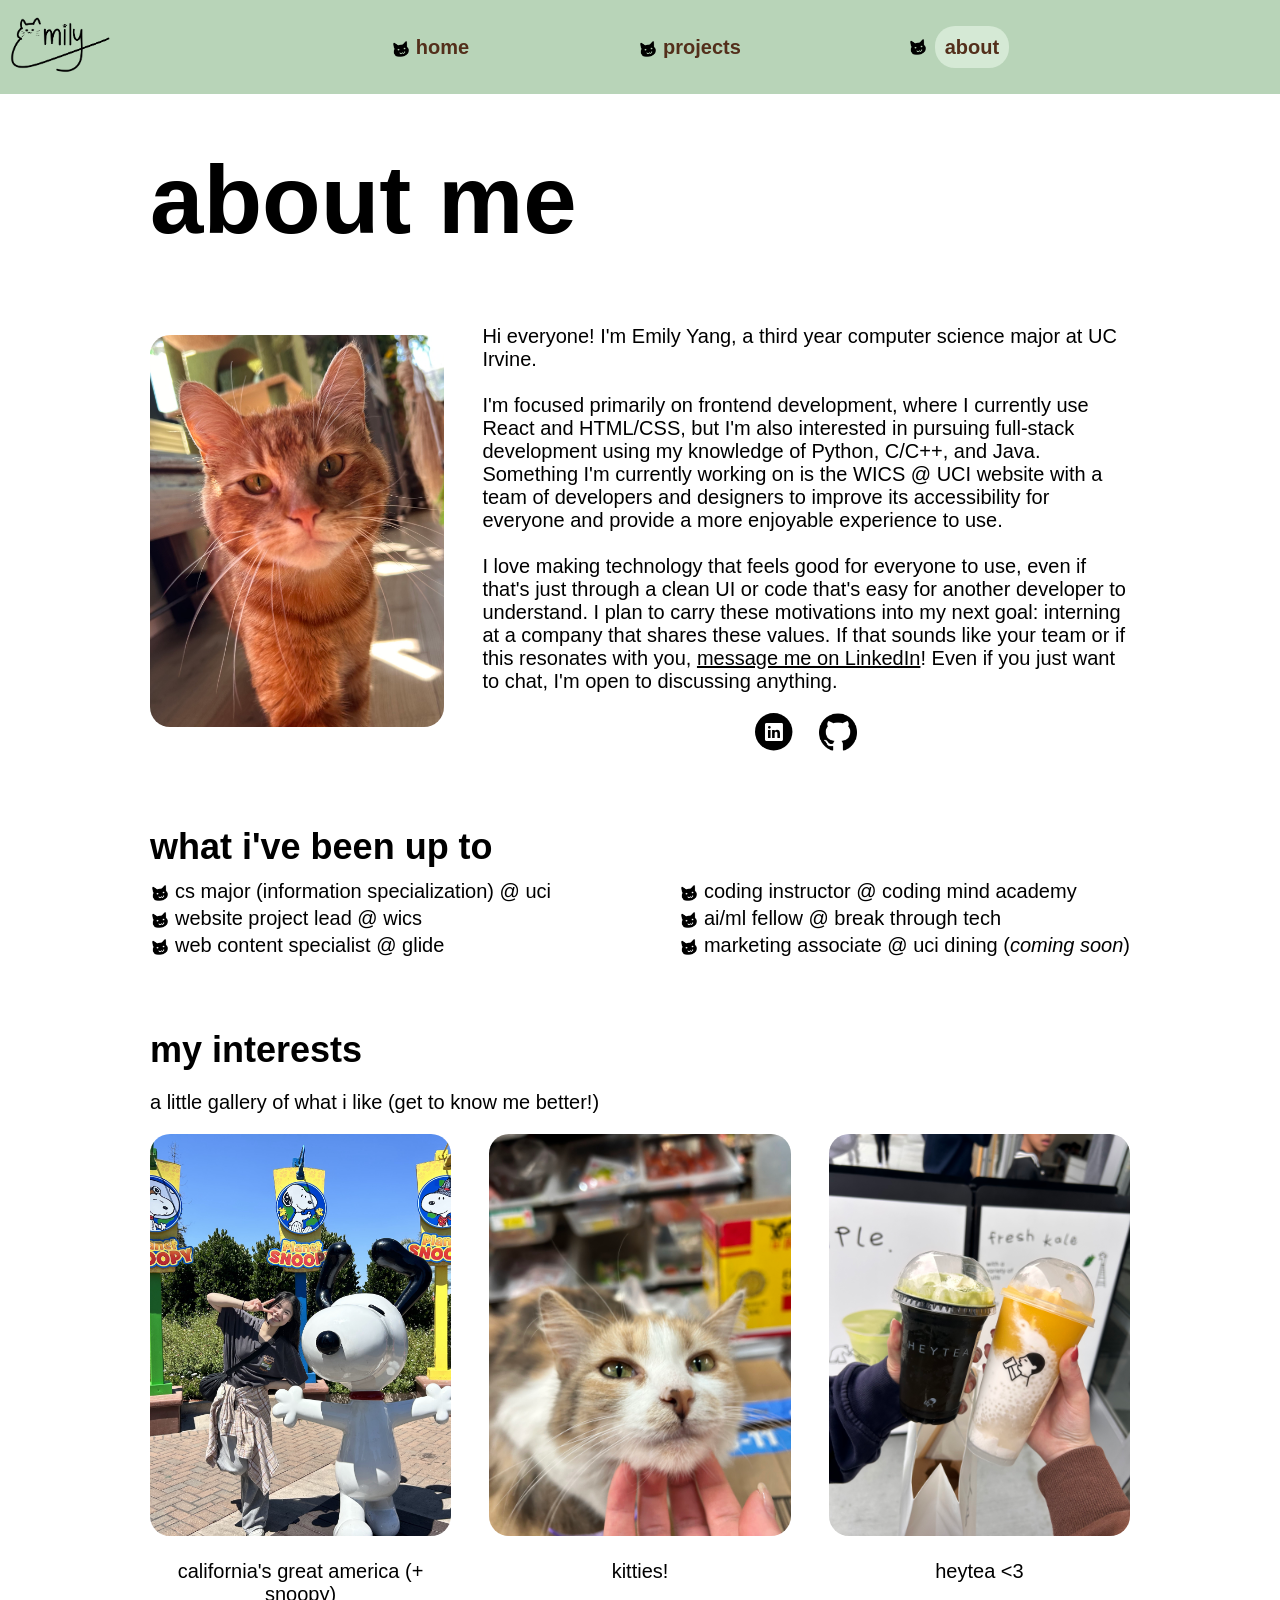
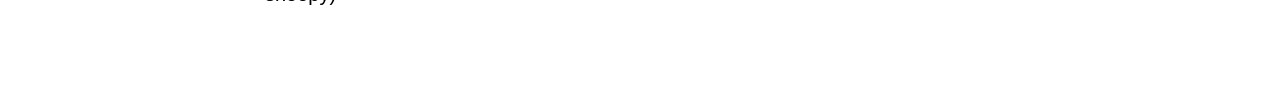
==== pages/about.html @ 98119aef "remove contact page" ====
<!doctype html>
<html lang="en">

<!--
WRITTEN BY: Emily Yang
EMAIL: emilyy12@uci.edu
-->

<head>
  <meta charset="utf-8">
  <meta name="author" content="Emily Yang">
  <meta name="description" content="about page for Emily Yang's portfolio">
  <link rel="icon" type="image/png" href="/assets/favicon.png">
   <!-- you would link to an external stylesheet here! -->
  <link rel="stylesheet" href="../style.css">
  <link rel="stylesheet" href="../styles/about.css">
   <!-- you would also link to Bootstrap here! -->
  <title>About | Emily Yang</title>
</head>
<body>
  <!-- <p>
    <a href="http://validator.w3.org/check?uri=referer">
       W3C validator
    </a>
  </p> -->
  
  <!-- nav bar -->
  <nav>
    <a href="../index.html"><img alt="Emily Yang's logo" src="../assets/logo.png" width="100px"/></a>
    <ul>
      <li><a href="../index.html">home</a></li>
      <li><a href="./projects.html">projects</a></li>
      <div class="current-page"><li><a href="./about.html">about</a></li></div>
    </ul>
  </nav>
  
  <!-- <div class="aboutcontainer"> -->
  <h1>about me</h1>
  <div id="about">
    <img id="headshot" src="../assets/ruari.jpeg" alt="headshot of orange cat"/>
    <div class="about-text">
      <p>
        Hi everyone! I'm Emily Yang, a third year computer science major
        at UC Irvine. 
        <br/>
        <br/>
        I'm focused primarily on frontend development, where I currently 
        use React and HTML/CSS, but I'm also interested in pursuing full-stack 
        development using my knowledge of Python, C/C++, and Java. Something 
        I'm currently working on is the WICS @ UCI website with a team of 
        developers and designers to improve its accessibility for everyone and 
        provide a more enjoyable experience to use. 
        <br/>
        <br/>
        I love making technology that feels good for everyone to use, even if 
        that's just through a clean UI or code that's easy for another developer 
        to understand. I plan to carry these motivations into my next goal: 
        interning at a company that shares these values. If that sounds like your 
        team or if this resonates with you, <a href="https://www.linkedin.com/in/emily-yang-sf" target="_blank">message me on LinkedIn</a>! Even if you 
        just want to chat, I'm open to discussing anything.
      </p>
      <div class="socials">
        <a href="https://www.linkedin.com/in/emily-yang-sf" target="_blank"><img class="social" src="../assets/icons/linkedin.svg" alt="linkedin icon"/></a>
        <a href="https://github.com/emilyyng" target="_blank"><img class="social" src="../assets/icons/github.png" alt="github icon"/></a>
      </div>
    </div>
    
  </div>
  <div>
    <h2>what i've been up to</h2>
    <div id="up-to">
      <ul>
        <li>cs major (information specialization) @ uci</li>
        <li>website project lead @ <a>wics</a></li>
        <li>web content specialist @ glide</li>
      </ul>
      <ul>
        <li>coding instructor @ coding mind academy</li>
        <li>ai/ml fellow @ break through tech</li>
        <li>marketing associate @ uci dining (<em>coming soon</em>)</li>
      </ul>
    </div>
  </div>
  <div>
    <h2>my interests</h2>
    <p>a little gallery of what i like (get to know me better!)</p>
    <div id="interests">
      <div class="interest">
        <img src="../assets/interests/cga.jpg" alt="me with snoopy at california's great america"/>
        <p>california's great america (+ snoopy)</p>
      </div>
      <div class="interest">
        <img src="../assets/interests/chinatown-cat.jpeg" alt="me scratching a cat's chin"/>
        <p>kitties!</p>
      </div>
      <div class="interest">
        <img src="../assets/interests/heytea.jpeg" alt="me and my friend holding heytea drinks"/>
        <p>heytea &lt;3</p>
      </div>
    </div>
  </div>
  <!-- </div> -->

  <footer>
    <!-- socials -->
  </footer>
</body>
</html>
---- style.css ----
body {
    margin: 15px 150px;
    font-family: 'Inter', sans-serif;
    background-color: var(--color-background);
    display: flex;
    flex-direction: column;
    /* gap: 100px; */
    overflow-x: hidden;
}

button {
    background-color: var(--color-btn);
    color: var(--color-btn-text);
    border-radius: 30px;
    border: 2px solid var(--color-btn);
    padding: 10px 15px;
    font-size: 20px;
    font-weight: bold;
    text-align: center;
    box-shadow: var(--shadow);
    cursor: pointer;
}

button:active {
    box-shadow: var(--shadow) inset;
}

h1 {
    font-size: 96px;
}

h2 {
    margin: 0px;
    font-size: 36px;
}

h3 {
    margin: 0px;
    font-size: 23px;
}

p, li {
    font-size: 20px;
    color: var(--color-text)
}

a {
    cursor: pointer;
    font-size: 20px;
    color: var(--color-link)
}


/* navbar */
nav {
    display: flex;
    align-content: center;
    position: fixed;
    top: 0;
    left: 0;
    background-color: var(--color-navbar);
    width: 100%;
    z-index: 10;
}

nav ul{
    display: flex;
    align-items: center;
    justify-content: space-evenly;
    list-style-type: none;
    gap: 30px;
    padding: 10px 25px;
    width: 70%;
    margin: 0 auto;
    font-size: 20px;
    font-weight: bold;
}

nav img {
    padding: 10px;
}

nav a {
    text-decoration: none;
    color: var(--color-navbar-text);
}

nav a:visited {
    color: black;
}

.current-page a {
    background-color: var(--color-navbar-highlight);
    padding: 10px 10px;
    border-radius: var(--border-radius);
}

.current-page li {
    background-image: url('./assets/catpoint.png');
    background-repeat: no-repeat; 
    background-position: 0px 5px; 
    background-size: 16px 16px; 
    padding-left: 25px;
}

/* footer */
footer h3 {
    margin: 0;
}

footer p {
    font-size: 15px;
}

footer a {
    font-size: 15px;
    text-decoration: underline;
}

footer a:hover {
    color: var(--color-link-hover);
}

footer a:active {
    color: var(--color-link-active);
}

footer img {
    /* width: 100%; */
    height: 30px;
}

footer hr {
    margin-left: 0; 
    width: 90%; 
    border: 0.5px solid black;
}

footer form {
    display: flex;
    flex-direction: column;
    align-items: flex-start;
}

footer form input {
    width: 70%;
    height: 2rem;
    margin-bottom: 15px;
    border-radius: 10px;
    border: 1px solid rgb(152, 152, 152);
    padding-left: 10px;
}

footer form button {
    font-size: 15px;
}

/* hero on homepage */
.hero {
    display: flex;
    justify-content: center;
}

.hero h1 {
    position: absolute;
    top: 28%;
    font-size: 80px;
    color: rgb(14, 23, 93);

    text-shadow: 
    0 0 7px #fff,
    
    0 0 10px rgb(255, 241, 119),
    0 0 21px rgb(255, 241, 119),
    
    0 0 42px rgb(255, 241, 119),
    0 0 92px rgb(255, 241, 119);
}

.storefront {
    width: 45%;
}

/* my projects on homepage */
.projectsection {
    display: flex;
    align-items: flex-end;
}

.chalkboardcontainer {
    position: relative;
    width: 35%;
    /* background-color: red; */
}

.chalkboardcontainer h2 {
    position: absolute;
    top: 30%;
    left: 15%;
    right: 0;
    margin: 0;
    text-align: center;
    color: white;  
    font-size: 45px;
    width: 40%;
    display: flex;
    justify-content: center;
}

.chalkboard {
    display: block;
    width: 75%;
    z-index: 1;
}

.shelfcontainer {
    /* background-color: red; */
    position: relative;
    width: 65%;
    display: flex;
    justify-content: center;
}

.catshelf {
    display: block;
    width: 75%;
    z-index: 1;
}

.projects {
    position: absolute;
    inset: 0;
}

.project {
    position: absolute;
    width: 15%;
    display: flex;
    flex-direction: column;
    justify-content: flex-end;
    /* background-color: black; */
    align-items: center;
    text-align: center;
    z-index: 2;
}

.project p {
    background-color: white;
    padding: 10px;
    border-radius: 10px;
    font-size: 18px;
    /* width: 80%; */
}

.homeproject {
    position: static;
    display: block;
}

img.homeproject {
    width: 100%;
}

#wics, #catropolis, #captybara {
    bottom: 41%;
}

#rooted, #searchengine, #hiddenfigirlines {
    bottom: 9%;
}

#wics, #rooted { left: 25%; }

#catropolis, #searchengine { left: 42%; }

#captybara, #hiddenfigirlines { left: 59%; }


/* languages and frameworks on homepage */
.beltsection {
    position: relative;
}

.conveyerbelt {
    display: block;
    width: 100%;
    z-index: 1;
}

.belttext {
    position: absolute;
    top: 5%;
    left: 10%;
    width: 40%;
    /* text-align: center; */
    color: black;
    margin: 0;
    z-index: 2;
}

.belttext p {
    width: 70%;
}

.belttext h2 {
    font-size: 45px;
    width: 40%;
}

.jarcontainer {
    position: absolute;
    left: 0;
    right: 0;
    bottom: 10%;
    overflow: hidden;
    z-index: 2;
}

.jartrack {
    display: flex;
    align-items: flex-end;
    width: max-content;
    animation: scroll 35s linear infinite;
}

.jar {
    flex-shrink: 0;
    width: 14vw;
    margin-right: 3vw;
    text-align: center;
}

.jar img {
    width: 100%;
    display: block;
}

.jar p {
    text-shadow: 
    0 0 7px #fff,
    
    0 0 10px rgb(255, 241, 119),
    0 0 21px rgb(255, 241, 119),
    
    0 0 42px rgb(255, 241, 119),
    0 0 92px rgb(255, 241, 119);
}

@keyframes scroll {
    from { transform: translateX(0); }
    to   { transform: translateX(-50%); }
}

.jartrack:hover {
    animation-play-state: paused;
}


/* projects */

#project-card {
    display: none;
    position: fixed;
    top: 160px;
    left: 50%;
    transform: translateX(-50%);
    z-index: 15;
    width: 50vw;
    max-height: 75vh;
    overflow-y: auto;

    background-color: var(--color-card);
    padding: 0;
    border-radius: var(--border-radius);
    box-shadow: var(--shadow);

    /* display: flex; */
    flex-direction: column;
    align-items: center;
}

#project-card.open {
  display: flex; 
}

#bar {
    position: sticky;
    z-index: 20;
    top: 0;
    left: 0;
    padding: 30px;
    width: 100%;
    background-color: var(--color-border);
    box-sizing: border-box;
}

#close-card, #close-register {
    position: absolute;
    z-index: 20;
    top: 15px;
    left: 15px;
    background-color: rgb(123, 51, 29);
    border-radius: 50px;
    border: none;
    padding: 7px 12px;
    font-size: 15px;
    font-weight: normal;
}

#overlay {
    position: fixed;
    z-index: 15;
    top: 0;
    left: 0;
    width: 100%;
    height: 100%;
    background-color: rgba(0, 0, 0, 0.6);
    opacity: 0;

    visibility: hidden;
    transition: opacity 0.3s ease, visibility 0.3s ease;
}

#overlay.active {
    opacity: 1;
    visibility: visible;
}

#card-content {
    display: grid;
    grid-template-columns: 1fr 2fr;
    gap: 3vw;
    padding-bottom: 50px;
    padding: 50px 50px 0 50px;
}

#card-content h2 {
    font-size: 70px;
    margin: 0;
}

#project-card img {
    min-width: 100px;
    width: 100%;
    /* border-radius: var(--border-radius); */
    /* overflow: hidden; */
    /* box-shadow: var(--shadow); */
}

#card-btns {
    /* position: fixed; */
    top: 85%;
    display: flex;
    gap: 25px;
    padding: 0 50px 50px 50px;
}

.card {
    display: flex;
    flex-direction: column;
    align-items: center;
    gap: 10px;
    width: 290px;
    /* height: 425px; */
    /* background-color: var(--color-card);
    border-radius: var(--border-radius);
    box-shadow: var(--shadow); */
    padding: 30px;
    cursor: pointer;
}

.card img {
    display: block;
    object-fit: contain;
    width: auto;
    max-width: 100%;
    height: 25vh;
    /* object-fit: cover; */
    /* border-radius: var(--border-radius); */
    margin-bottom: 10px;
}

.card h3 {
    margin: 0;
    font-size: 23px;
}

.card p {
    margin: 0;
    font-size: 17px;
}

.card #name-age {
    display: flex;
    justify-content: space-between;
    align-items: center;
}

.card button {
    align-self: center;
    margin-top: 10px;
}

.card hr {
    width: 100%; 
    border: 0.5px solid gray;
    margin: 0;
}

.carousel-card {
    transition: transform 0.3s ease;
}

.card-cont {
    display: flex;
    flex-direction: column;
    align-items: center;
    gap: 10px;
    transition: transform 0.3s ease;
}

.card:hover .card-cont, .carousel-card:hover {
    transform: translateY(-10px);
}










/* variables  */
:root {
    /* colors */
    --color-background: white;
    --color-navbar: #b8d4b8;
    --color-navbar-text: #532f1b;
    --color-navbar-highlight: #d5e9d5;
    --color-footer: #FFF5ED;
    --color-text: black;
    --color-btn: rgb(110, 54, 30);
    --color-btn-text: white;
    --color-border: #277731;
    --color-card: #d8e9da;
    --color-link: black;
    --color-link-active: rgb(139, 27, 27);
    --color-link-hover: red;

    /* layout + effects */
    --border-radius: 20px;
    --shadow: 1px 2px 5px 0px #627e57; /* offset-x offset-y blur-radius spread-radius color inset; */
}
---- styles/about.css ----
body {
    overflow-x: hidden;
    position: relative;
    display: flex;
    gap: 50px;
}

h1 {
    margin-top: 130px;
    margin-bottom: 0;
}

#subheading {
    margin-top: 10px;
    margin-bottom: 30px;
    font-weight: bold;
    font-size: 25px;
}

h2 {
    margin: 10px 0px;
    margin-top: 20px;
}

/* .aboutcontainer {
    display: flex;
} */

ul {
  list-style-type: none; 
  padding: 0;
  margin: 0;
}

li {
  background-image: url('../assets/catpoint.png');
  background-repeat: no-repeat; 
  background-position: 2px 7px; 
  background-size: 16px 16px; 
  padding-left: 25px; 
  padding-top: 2px;
  padding-bottom: 2px;
}

#about {
    display: flex;
    gap: 3vw;
    align-items: center;
}

a:hover {
    color: var(--color-link-hover);
}

a:active {
    color: var(--color-link-active);
}

#about #headshot {
    width: 30%;
    height: auto;
    border-radius: 20px;
    aspect-ratio: 3 / 4;
    object-fit: cover;
}

#about .social {
    width: 3vw;
}

.socials {
    display: flex;
    gap: 2vw;
}

.about-text {
    display: flex;
    flex-direction: column;
    align-items: center;
}

#up-to {
    display: flex;
    justify-content: space-between;
}

#interests {
    display: grid;
    grid-template-columns: 1fr 1fr 1fr;
    gap: 3vw;
}

.interest {
    text-align: center;
}

.interest img {
    width: 100%;
    height: auto;
    aspect-ratio: 3 / 4;
    object-fit: cover;
    border-radius: 20px;
}

footer{
    position: relative;
    z-index: 6;
}
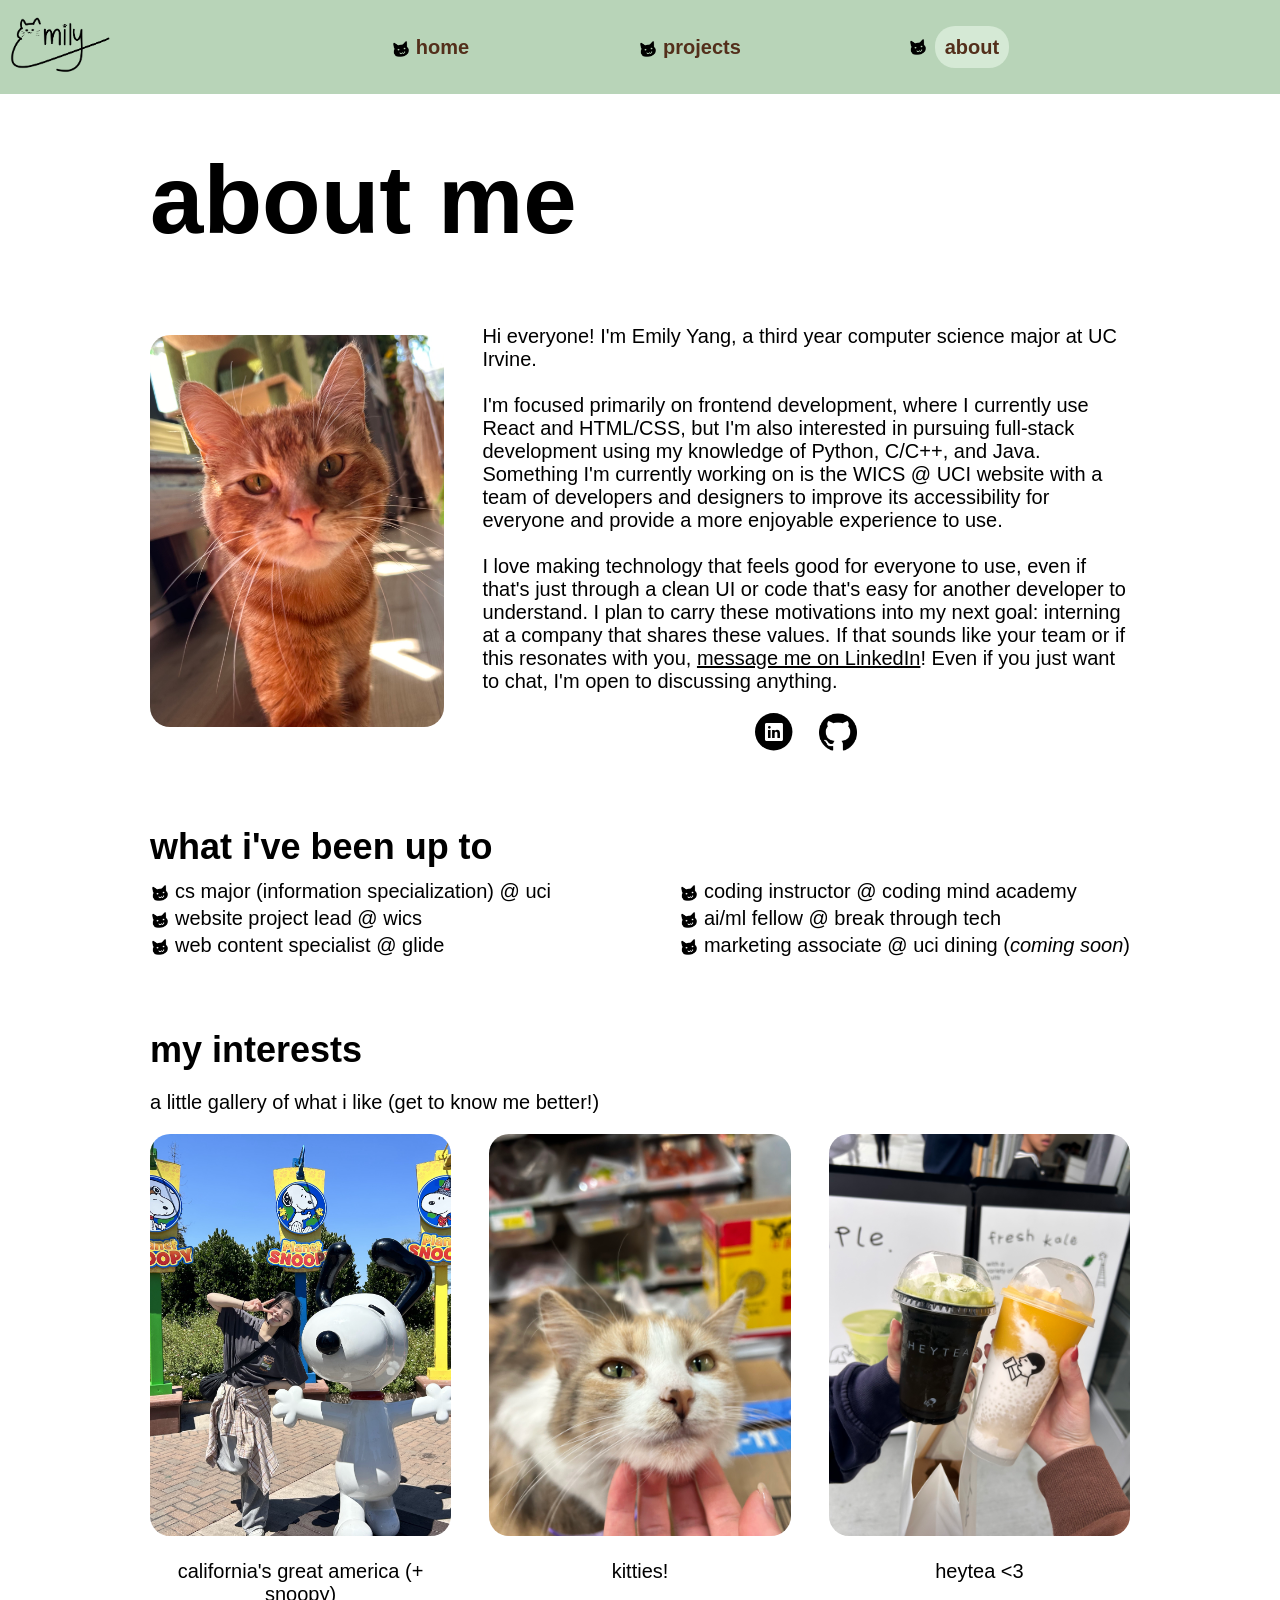
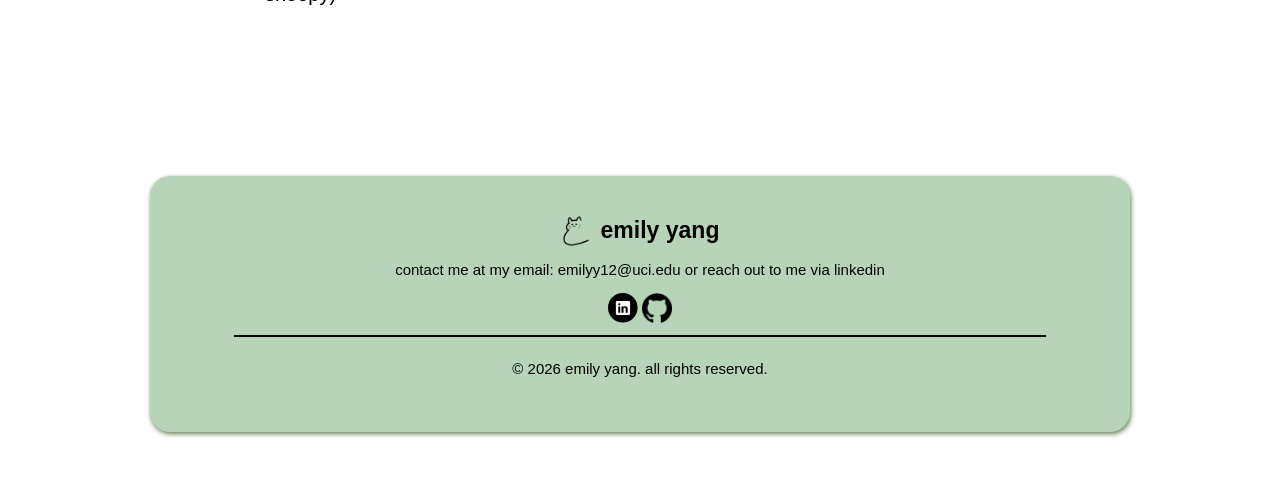
==== commit e75ab205: "footer added to all pages" ====
--- a/pages/about.html
+++ b/pages/about.html
@@ -101,8 +101,22 @@
   </div>
   <!-- </div> -->
 
+  <!-- footer -->
   <footer>
-    <!-- socials -->
+    <div id="footer-title">
+      <img src="../assets/favicon.png" alt="emily yang logo"/>
+      <h3>emily yang</h3>
+    </div>
+    <p>
+      contact me at my email: emilyy12@uci.edu or reach out to me via linkedin
+    </p>
+    <div>
+      <a href="https://www.linkedin.com/in/emily-yang-sf" target="_blank"><img src="../assets/icons/linkedin.svg" alt="linkedin logo"/></a>
+      <a href="https://github.com/emilyyng" target="_blank"><img src="../assets/icons/github.png" alt="linkedin logo"/></a>
+    </div>
+    
+    <hr>
+    <p>&copy; 2026 emily yang. all rights reserved.</p>
   </footer>
 </body>
 </html>
--- a/style.css
+++ b/style.css
@@ -1,5 +1,5 @@
 body {
-    margin: 15px 150px;
+    margin: 15px 150px 50px;
     font-family: 'Inter', sans-serif;
     background-color: var(--color-background);
     display: flex;
@@ -104,6 +104,19 @@
 }
 
 /* footer */
+footer {
+    display: flex;
+    flex-direction: column;
+    align-items: center;
+    background-color: var(--color-footer);
+    border-radius: var(--border-radius);
+    box-shadow: var(--shadow);
+    padding: 40px;
+    /* gap: 50px; */
+    margin-top: 100px;
+    z-index: 8;
+}
+
 footer h3 {
     margin: 0;
 }
@@ -131,28 +144,15 @@
 }
 
 footer hr {
-    margin-left: 0; 
+    /* margin-left: 0;  */
     width: 90%; 
     border: 0.5px solid black;
 }
 
-footer form {
-    display: flex;
-    flex-direction: column;
-    align-items: flex-start;
-}
-
-footer form input {
-    width: 70%;
-    height: 2rem;
-    margin-bottom: 15px;
-    border-radius: 10px;
-    border: 1px solid rgb(152, 152, 152);
-    padding-left: 10px;
-}
-
-footer form button {
-    font-size: 15px;
+#footer-title {
+    display: flex;
+    align-items: center;
+    gap: 10px;
 }
 
 /* hero on homepage */
@@ -539,7 +539,7 @@
     --color-navbar: #b8d4b8;
     --color-navbar-text: #532f1b;
     --color-navbar-highlight: #d5e9d5;
-    --color-footer: #FFF5ED;
+    --color-footer: #b8d4b8;
     --color-text: black;
     --color-btn: rgb(110, 54, 30);
     --color-btn-text: white;
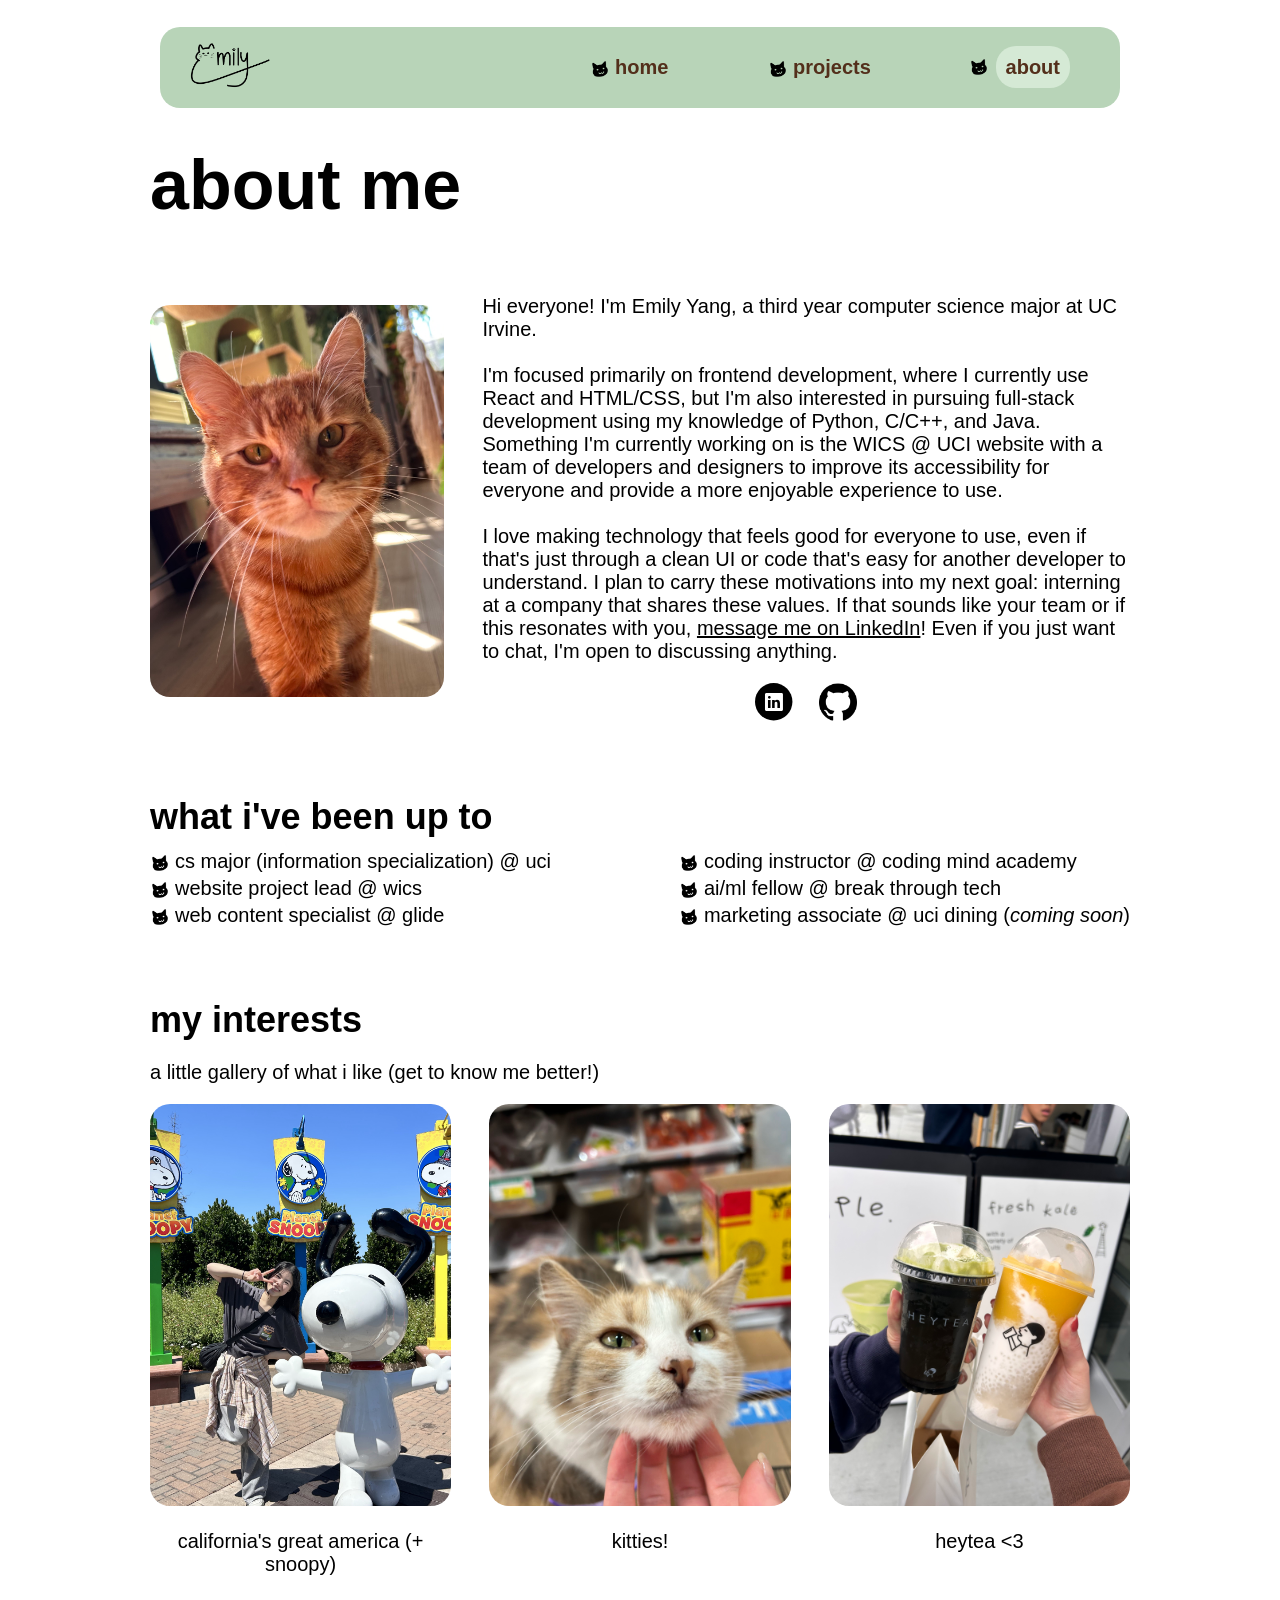
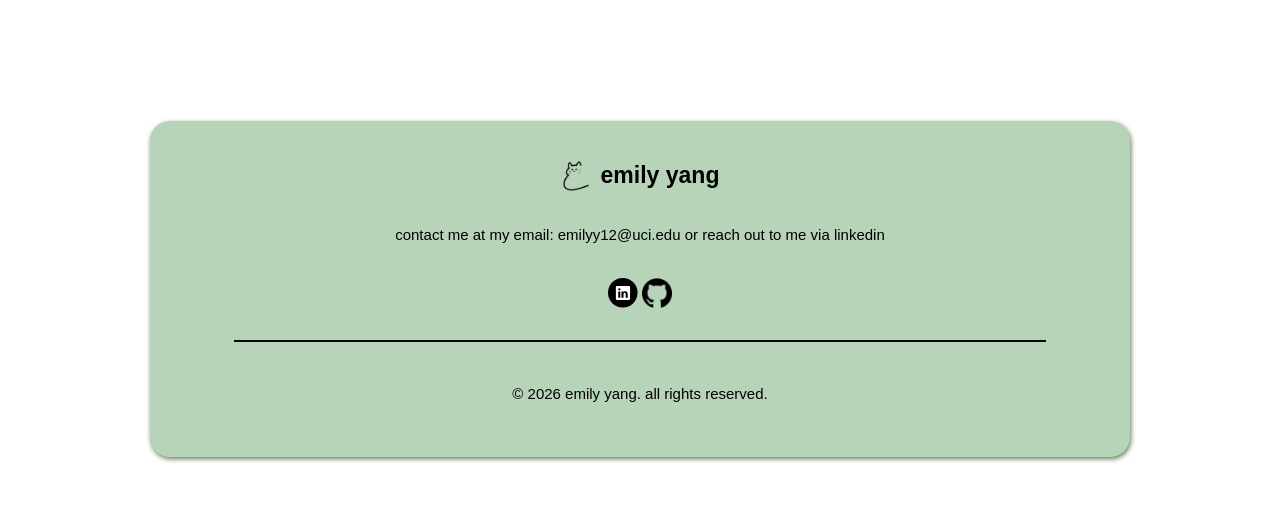
==== commit 1e8771d6: "lift navbar from top of screen" ====
--- a/pages/about.html
+++ b/pages/about.html
@@ -26,7 +26,7 @@
   
   <!-- nav bar -->
   <nav>
-    <a href="../index.html"><img alt="Emily Yang's logo" src="../assets/logo.png" width="100px"/></a>
+    <a href="../index.html"><img alt="Emily Yang's logo" src="../assets/logo.png"/></a>
     <ul>
       <li><a href="../index.html">home</a></li>
       <li><a href="./projects.html">projects</a></li>
--- a/style.css
+++ b/style.css
@@ -22,11 +22,11 @@
 }
 
 button:active {
-    box-shadow: var(--shadow) inset;
+    box-shadow: var(--button-shadow) inset;
 }
 
 h1 {
-    font-size: 96px;
+    font-size: 70px;
 }
 
 h2 {
@@ -55,29 +55,33 @@
 nav {
     display: flex;
     align-content: center;
+    justify-content: space-between;
     position: fixed;
-    top: 0;
-    left: 0;
+    top: 3%;
+    left: 50%;
+    transform: translateX(-50%);
     background-color: var(--color-navbar);
-    width: 100%;
-    z-index: 10;
+    width: 75%;
+    border-radius: 20px;
+    z-index: 100;
 }
 
 nav ul{
     display: flex;
     align-items: center;
-    justify-content: space-evenly;
+    justify-content: space-between;
     list-style-type: none;
     gap: 30px;
-    padding: 10px 25px;
-    width: 70%;
-    margin: 0 auto;
+    padding: 10px 50px;
+    width: 50%;
+    margin: 0;
     font-size: 20px;
     font-weight: bold;
 }
 
 nav img {
-    padding: 10px;
+    padding: 10px 30px; 
+    width: 80px;
 }
 
 nav a {
@@ -112,8 +116,8 @@
     border-radius: var(--border-radius);
     box-shadow: var(--shadow);
     padding: 40px;
-    /* gap: 50px; */
-    margin-top: 100px;
+    gap: 20px;
+    margin-top: 75px;
     z-index: 8;
 }
 
@@ -155,377 +159,6 @@
     gap: 10px;
 }
 
-/* hero on homepage */
-.hero {
-    display: flex;
-    justify-content: center;
-}
-
-.hero h1 {
-    position: absolute;
-    top: 28%;
-    font-size: 80px;
-    color: rgb(14, 23, 93);
-
-    text-shadow: 
-    0 0 7px #fff,
-    
-    0 0 10px rgb(255, 241, 119),
-    0 0 21px rgb(255, 241, 119),
-    
-    0 0 42px rgb(255, 241, 119),
-    0 0 92px rgb(255, 241, 119);
-}
-
-.storefront {
-    width: 45%;
-}
-
-/* my projects on homepage */
-.projectsection {
-    display: flex;
-    align-items: flex-end;
-}
-
-.chalkboardcontainer {
-    position: relative;
-    width: 35%;
-    /* background-color: red; */
-}
-
-.chalkboardcontainer h2 {
-    position: absolute;
-    top: 30%;
-    left: 15%;
-    right: 0;
-    margin: 0;
-    text-align: center;
-    color: white;  
-    font-size: 45px;
-    width: 40%;
-    display: flex;
-    justify-content: center;
-}
-
-.chalkboard {
-    display: block;
-    width: 75%;
-    z-index: 1;
-}
-
-.shelfcontainer {
-    /* background-color: red; */
-    position: relative;
-    width: 65%;
-    display: flex;
-    justify-content: center;
-}
-
-.catshelf {
-    display: block;
-    width: 75%;
-    z-index: 1;
-}
-
-.projects {
-    position: absolute;
-    inset: 0;
-}
-
-.project {
-    position: absolute;
-    width: 15%;
-    display: flex;
-    flex-direction: column;
-    justify-content: flex-end;
-    /* background-color: black; */
-    align-items: center;
-    text-align: center;
-    z-index: 2;
-}
-
-.project p {
-    background-color: white;
-    padding: 10px;
-    border-radius: 10px;
-    font-size: 18px;
-    /* width: 80%; */
-}
-
-.homeproject {
-    position: static;
-    display: block;
-}
-
-img.homeproject {
-    width: 100%;
-}
-
-#wics, #catropolis, #captybara {
-    bottom: 41%;
-}
-
-#rooted, #searchengine, #hiddenfigirlines {
-    bottom: 9%;
-}
-
-#wics, #rooted { left: 25%; }
-
-#catropolis, #searchengine { left: 42%; }
-
-#captybara, #hiddenfigirlines { left: 59%; }
-
-
-/* languages and frameworks on homepage */
-.beltsection {
-    position: relative;
-}
-
-.conveyerbelt {
-    display: block;
-    width: 100%;
-    z-index: 1;
-}
-
-.belttext {
-    position: absolute;
-    top: 5%;
-    left: 10%;
-    width: 40%;
-    /* text-align: center; */
-    color: black;
-    margin: 0;
-    z-index: 2;
-}
-
-.belttext p {
-    width: 70%;
-}
-
-.belttext h2 {
-    font-size: 45px;
-    width: 40%;
-}
-
-.jarcontainer {
-    position: absolute;
-    left: 0;
-    right: 0;
-    bottom: 10%;
-    overflow: hidden;
-    z-index: 2;
-}
-
-.jartrack {
-    display: flex;
-    align-items: flex-end;
-    width: max-content;
-    animation: scroll 35s linear infinite;
-}
-
-.jar {
-    flex-shrink: 0;
-    width: 14vw;
-    margin-right: 3vw;
-    text-align: center;
-}
-
-.jar img {
-    width: 100%;
-    display: block;
-}
-
-.jar p {
-    text-shadow: 
-    0 0 7px #fff,
-    
-    0 0 10px rgb(255, 241, 119),
-    0 0 21px rgb(255, 241, 119),
-    
-    0 0 42px rgb(255, 241, 119),
-    0 0 92px rgb(255, 241, 119);
-}
-
-@keyframes scroll {
-    from { transform: translateX(0); }
-    to   { transform: translateX(-50%); }
-}
-
-.jartrack:hover {
-    animation-play-state: paused;
-}
-
-
-/* projects */
-
-#project-card {
-    display: none;
-    position: fixed;
-    top: 160px;
-    left: 50%;
-    transform: translateX(-50%);
-    z-index: 15;
-    width: 50vw;
-    max-height: 75vh;
-    overflow-y: auto;
-
-    background-color: var(--color-card);
-    padding: 0;
-    border-radius: var(--border-radius);
-    box-shadow: var(--shadow);
-
-    /* display: flex; */
-    flex-direction: column;
-    align-items: center;
-}
-
-#project-card.open {
-  display: flex; 
-}
-
-#bar {
-    position: sticky;
-    z-index: 20;
-    top: 0;
-    left: 0;
-    padding: 30px;
-    width: 100%;
-    background-color: var(--color-border);
-    box-sizing: border-box;
-}
-
-#close-card, #close-register {
-    position: absolute;
-    z-index: 20;
-    top: 15px;
-    left: 15px;
-    background-color: rgb(123, 51, 29);
-    border-radius: 50px;
-    border: none;
-    padding: 7px 12px;
-    font-size: 15px;
-    font-weight: normal;
-}
-
-#overlay {
-    position: fixed;
-    z-index: 15;
-    top: 0;
-    left: 0;
-    width: 100%;
-    height: 100%;
-    background-color: rgba(0, 0, 0, 0.6);
-    opacity: 0;
-
-    visibility: hidden;
-    transition: opacity 0.3s ease, visibility 0.3s ease;
-}
-
-#overlay.active {
-    opacity: 1;
-    visibility: visible;
-}
-
-#card-content {
-    display: grid;
-    grid-template-columns: 1fr 2fr;
-    gap: 3vw;
-    padding-bottom: 50px;
-    padding: 50px 50px 0 50px;
-}
-
-#card-content h2 {
-    font-size: 70px;
-    margin: 0;
-}
-
-#project-card img {
-    min-width: 100px;
-    width: 100%;
-    /* border-radius: var(--border-radius); */
-    /* overflow: hidden; */
-    /* box-shadow: var(--shadow); */
-}
-
-#card-btns {
-    /* position: fixed; */
-    top: 85%;
-    display: flex;
-    gap: 25px;
-    padding: 0 50px 50px 50px;
-}
-
-.card {
-    display: flex;
-    flex-direction: column;
-    align-items: center;
-    gap: 10px;
-    width: 290px;
-    /* height: 425px; */
-    /* background-color: var(--color-card);
-    border-radius: var(--border-radius);
-    box-shadow: var(--shadow); */
-    padding: 30px;
-    cursor: pointer;
-}
-
-.card img {
-    display: block;
-    object-fit: contain;
-    width: auto;
-    max-width: 100%;
-    height: 25vh;
-    /* object-fit: cover; */
-    /* border-radius: var(--border-radius); */
-    margin-bottom: 10px;
-}
-
-.card h3 {
-    margin: 0;
-    font-size: 23px;
-}
-
-.card p {
-    margin: 0;
-    font-size: 17px;
-}
-
-.card #name-age {
-    display: flex;
-    justify-content: space-between;
-    align-items: center;
-}
-
-.card button {
-    align-self: center;
-    margin-top: 10px;
-}
-
-.card hr {
-    width: 100%; 
-    border: 0.5px solid gray;
-    margin: 0;
-}
-
-.carousel-card {
-    transition: transform 0.3s ease;
-}
-
-.card-cont {
-    display: flex;
-    flex-direction: column;
-    align-items: center;
-    gap: 10px;
-    transition: transform 0.3s ease;
-}
-
-.card:hover .card-cont, .carousel-card:hover {
-    transform: translateY(-10px);
-}
-
-
-
-
 
 
 
@@ -552,4 +185,5 @@
     /* layout + effects */
     --border-radius: 20px;
     --shadow: 1px 2px 5px 0px #627e57; /* offset-x offset-y blur-radius spread-radius color inset; */
+    --button-shadow: 1px 2px 5px 0px rgb(39, 15, 4);
 }
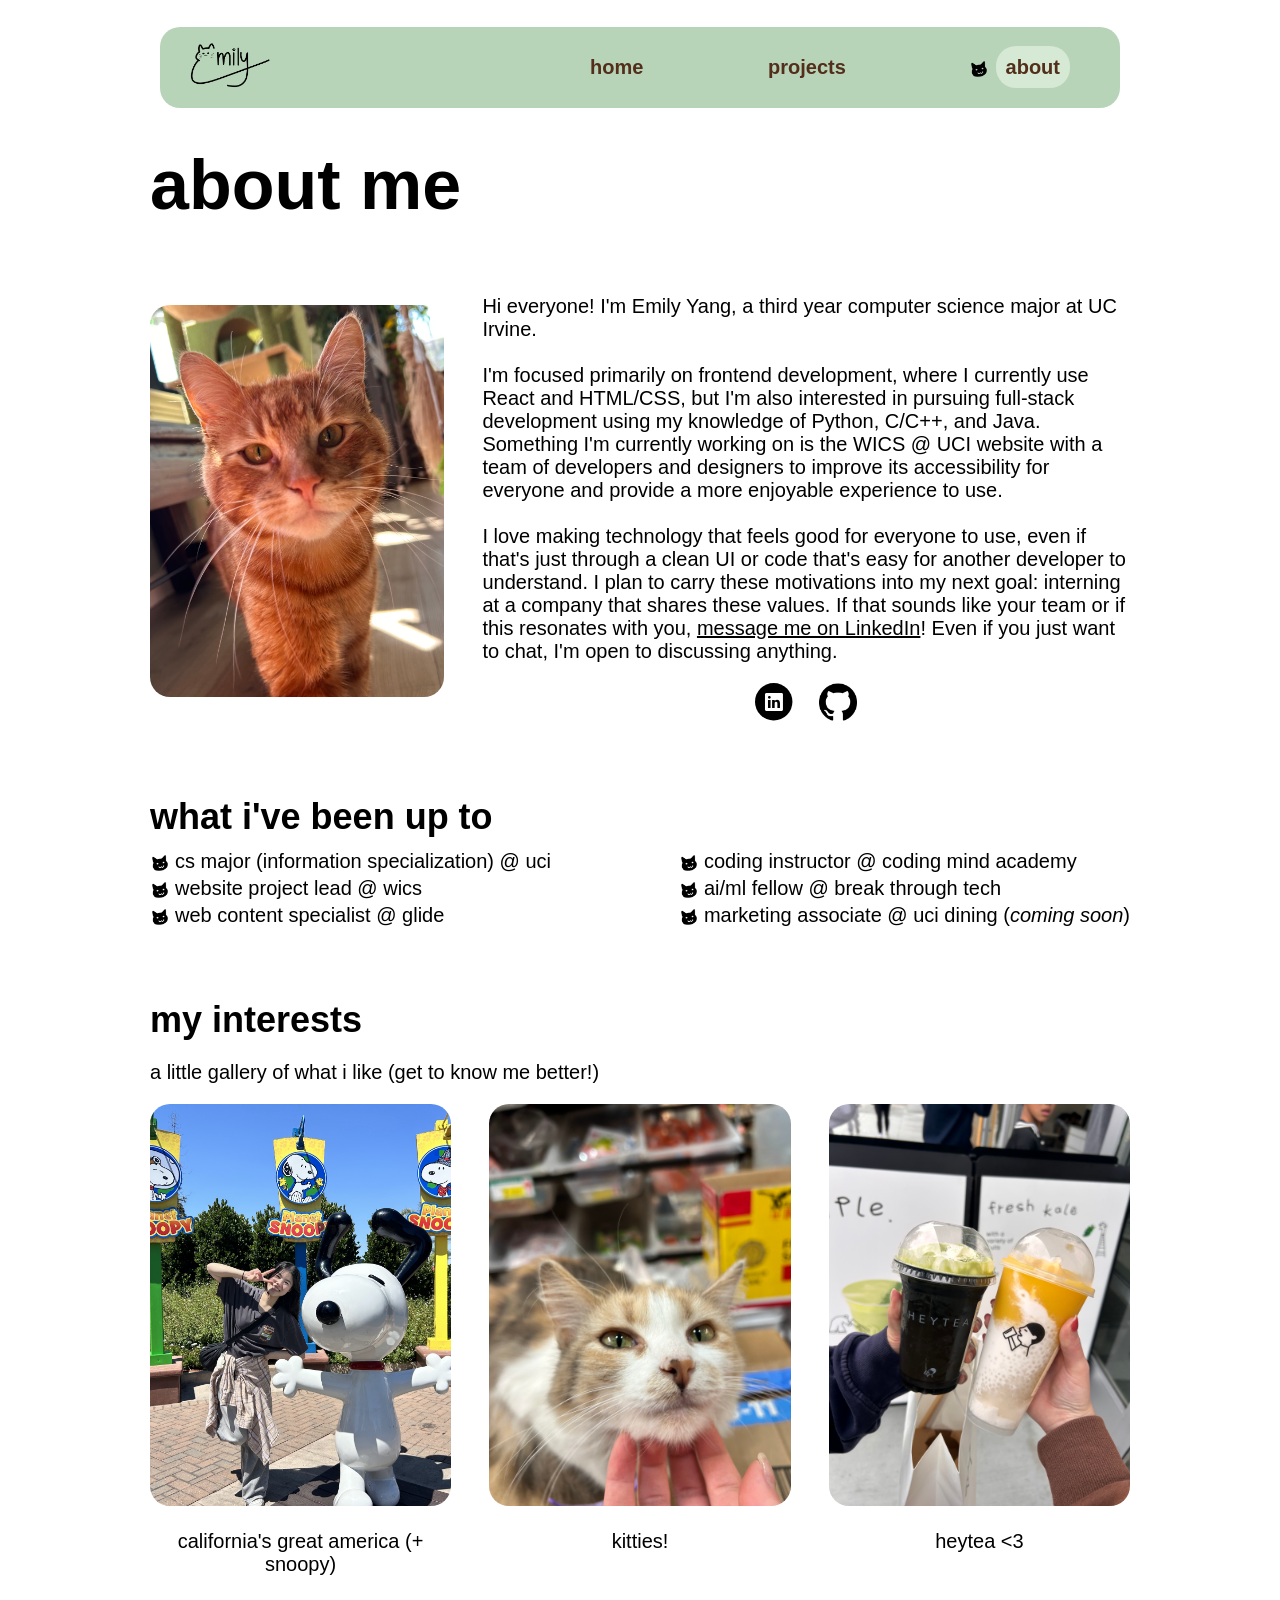
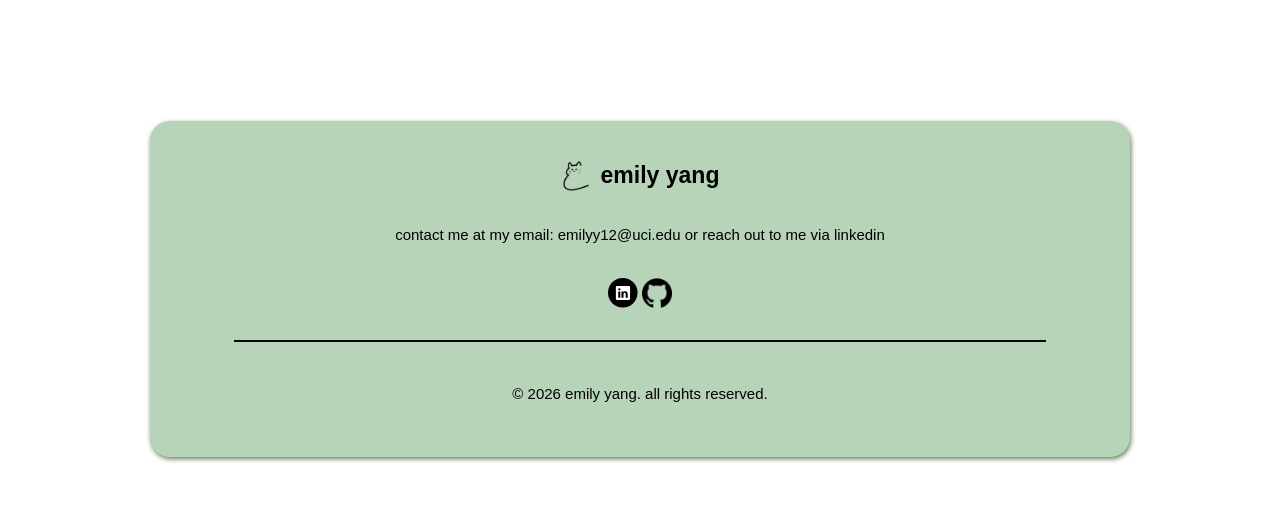
==== commit 7df29646: "fix ill formed html" ====
--- a/pages/about.html
+++ b/pages/about.html
@@ -30,7 +30,7 @@
     <ul>
       <li><a href="../index.html">home</a></li>
       <li><a href="./projects.html">projects</a></li>
-      <div class="current-page"><li><a href="./about.html">about</a></li></div>
+      <li><div class="current-page"><a href="./about.html">about</a></div></li>
     </ul>
   </nav>
   
--- a/style.css
+++ b/style.css
@@ -8,7 +8,7 @@
     overflow-x: hidden;
 }
 
-button {
+button, .button {
     background-color: var(--color-btn);
     color: var(--color-btn-text);
     border-radius: 30px;
@@ -21,7 +21,13 @@
     cursor: pointer;
 }
 
-button:active {
+/* button:hover, .button:hover {
+    background-color: var(--color-btn-hover);
+    border: 2px solid var(--color-btn-hover);
+    color: black;
+} */
+
+button:active, .button:active {
     box-shadow: var(--button-shadow) inset;
 }
 
@@ -63,7 +69,7 @@
     background-color: var(--color-navbar);
     width: 75%;
     border-radius: 20px;
-    z-index: 100;
+    z-index: 10;
 }
 
 nav ul{
@@ -99,7 +105,7 @@
     border-radius: var(--border-radius);
 }
 
-.current-page li {
+ li .current-page {
     background-image: url('./assets/catpoint.png');
     background-repeat: no-repeat; 
     background-position: 0px 5px; 
@@ -175,6 +181,7 @@
     --color-footer: #b8d4b8;
     --color-text: black;
     --color-btn: rgb(110, 54, 30);
+    --color-btn-hover: rgb(237, 187, 187);
     --color-btn-text: white;
     --color-border: #277731;
     --color-card: #d8e9da;
--- a/styles/about.css
+++ b/styles/about.css
@@ -32,7 +32,7 @@
   margin: 0;
 }
 
-li {
+#up-to li {
   background-image: url('../assets/catpoint.png');
   background-repeat: no-repeat; 
   background-position: 2px 7px; 
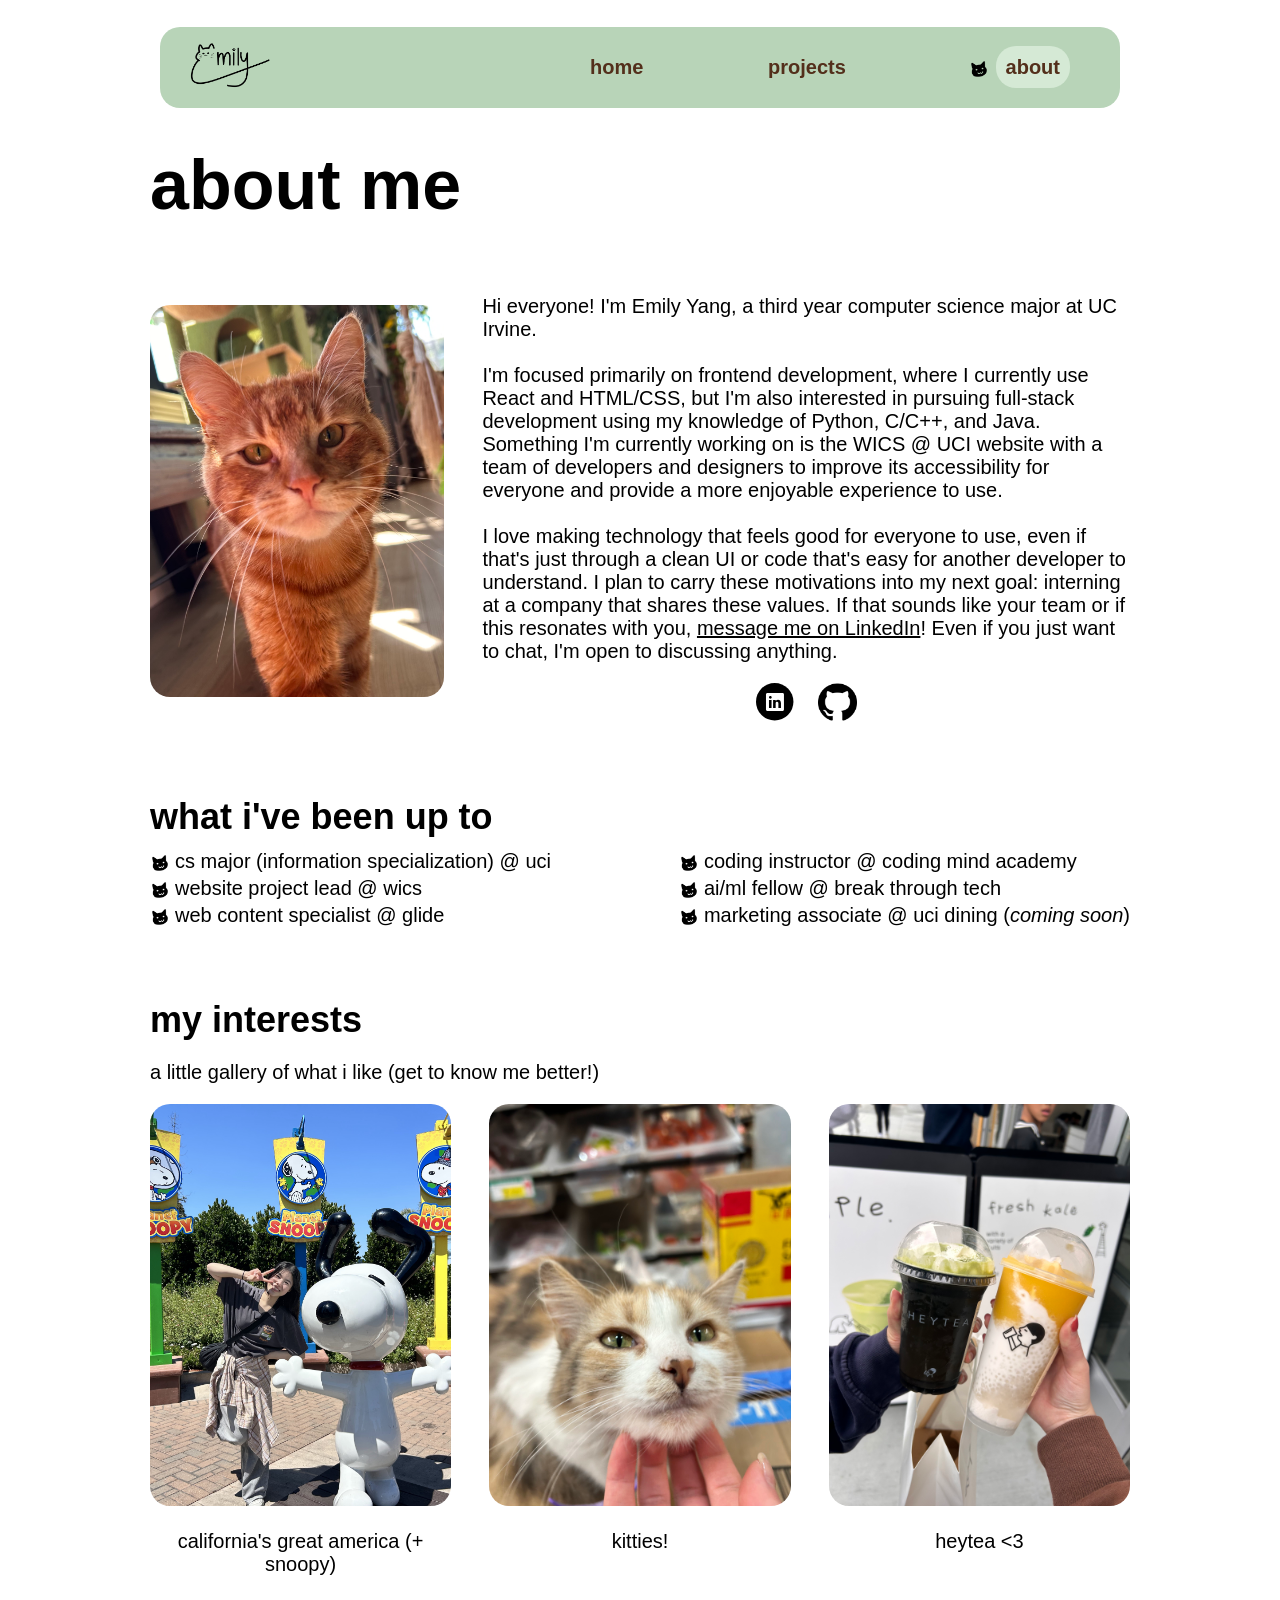
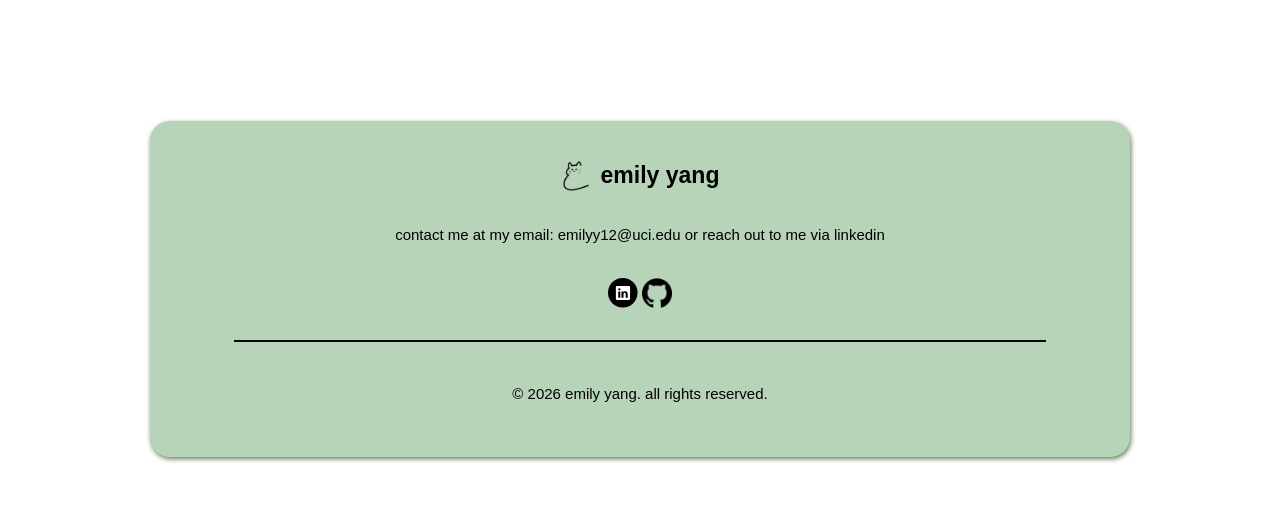
==== commit 3f50d7f1: "fix width and gap responsiveness" ====
--- a/pages/about.html
+++ b/pages/about.html
@@ -10,6 +10,7 @@
   <meta charset="utf-8">
   <meta name="author" content="Emily Yang">
   <meta name="description" content="about page for Emily Yang's portfolio">
+  <meta name="viewport" content="width=device-width, initial-scale=1">
   <link rel="icon" type="image/png" href="/assets/favicon.png">
    <!-- you would link to an external stylesheet here! -->
   <link rel="stylesheet" href="../style.css">
--- a/style.css
+++ b/style.css
@@ -19,6 +19,7 @@
     text-align: center;
     box-shadow: var(--shadow);
     cursor: pointer;
+    text-decoration: none;
 }
 
 /* button:hover, .button:hover {
@@ -193,4 +194,56 @@
     --border-radius: 20px;
     --shadow: 1px 2px 5px 0px #627e57; /* offset-x offset-y blur-radius spread-radius color inset; */
     --button-shadow: 1px 2px 5px 0px rgb(39, 15, 4);
+}
+
+
+
+
+
+
+@media (max-width: 1100px) {
+    body { margin: 15px 100px 50px; }
+    h1 { font-size: 60px;}
+}
+
+@media (max-width: 768px) {
+    h1 { font-size: 50px; }
+    h2 { font-size: 28px; }
+    h3 { font-size: 20px; }
+    a, p, .button, button  { font-size: 16px; }
+
+    body { margin: 15px 100px 50px; }
+
+    nav img {
+        width: 60px;
+        padding: 8px 16px;
+    }
+
+    nav ul {
+        width: auto;
+        gap: 7vw;
+        padding: 8px 24px 8px 0;
+    }
+
+    nav a { font-size: 16px; }
+}
+
+@media (max-width: 550px) {
+    nav { border-radius: 16px; }
+
+    nav ul {
+        gap: 20px;
+        padding: 8px 24px 8px 0;
+    }
+
+    nav a { font-size: 16px; }
+
+    li .current-page {
+        background-image: none;
+        padding-left: 0px;
+    }
+}
+
+@media (max-width: 480px) {
+    h1 { font-size: 40px; }
 }
--- a/styles/about.css
+++ b/styles/about.css
@@ -2,7 +2,7 @@
     overflow-x: hidden;
     position: relative;
     display: flex;
-    gap: 50px;
+    gap: clamp(30px, 5vw, 50px);
 }
 
 h1 {
@@ -44,7 +44,7 @@
 
 #about {
     display: flex;
-    gap: 3vw;
+    gap: clamp(20px, 3vw, 40px);
     align-items: center;
 }
 
@@ -65,12 +65,12 @@
 }
 
 #about .social {
-    width: 3vw;
+    width: clamp(28px, 3vw, 40px);
 }
 
 .socials {
     display: flex;
-    gap: 2vw;
+    gap: clamp(14px, 2vw, 24px);
 }
 
 .about-text {
@@ -87,7 +87,7 @@
 #interests {
     display: grid;
     grid-template-columns: 1fr 1fr 1fr;
-    gap: 3vw;
+    gap: clamp(16px, 3vw, 40px);
 }
 
 .interest {
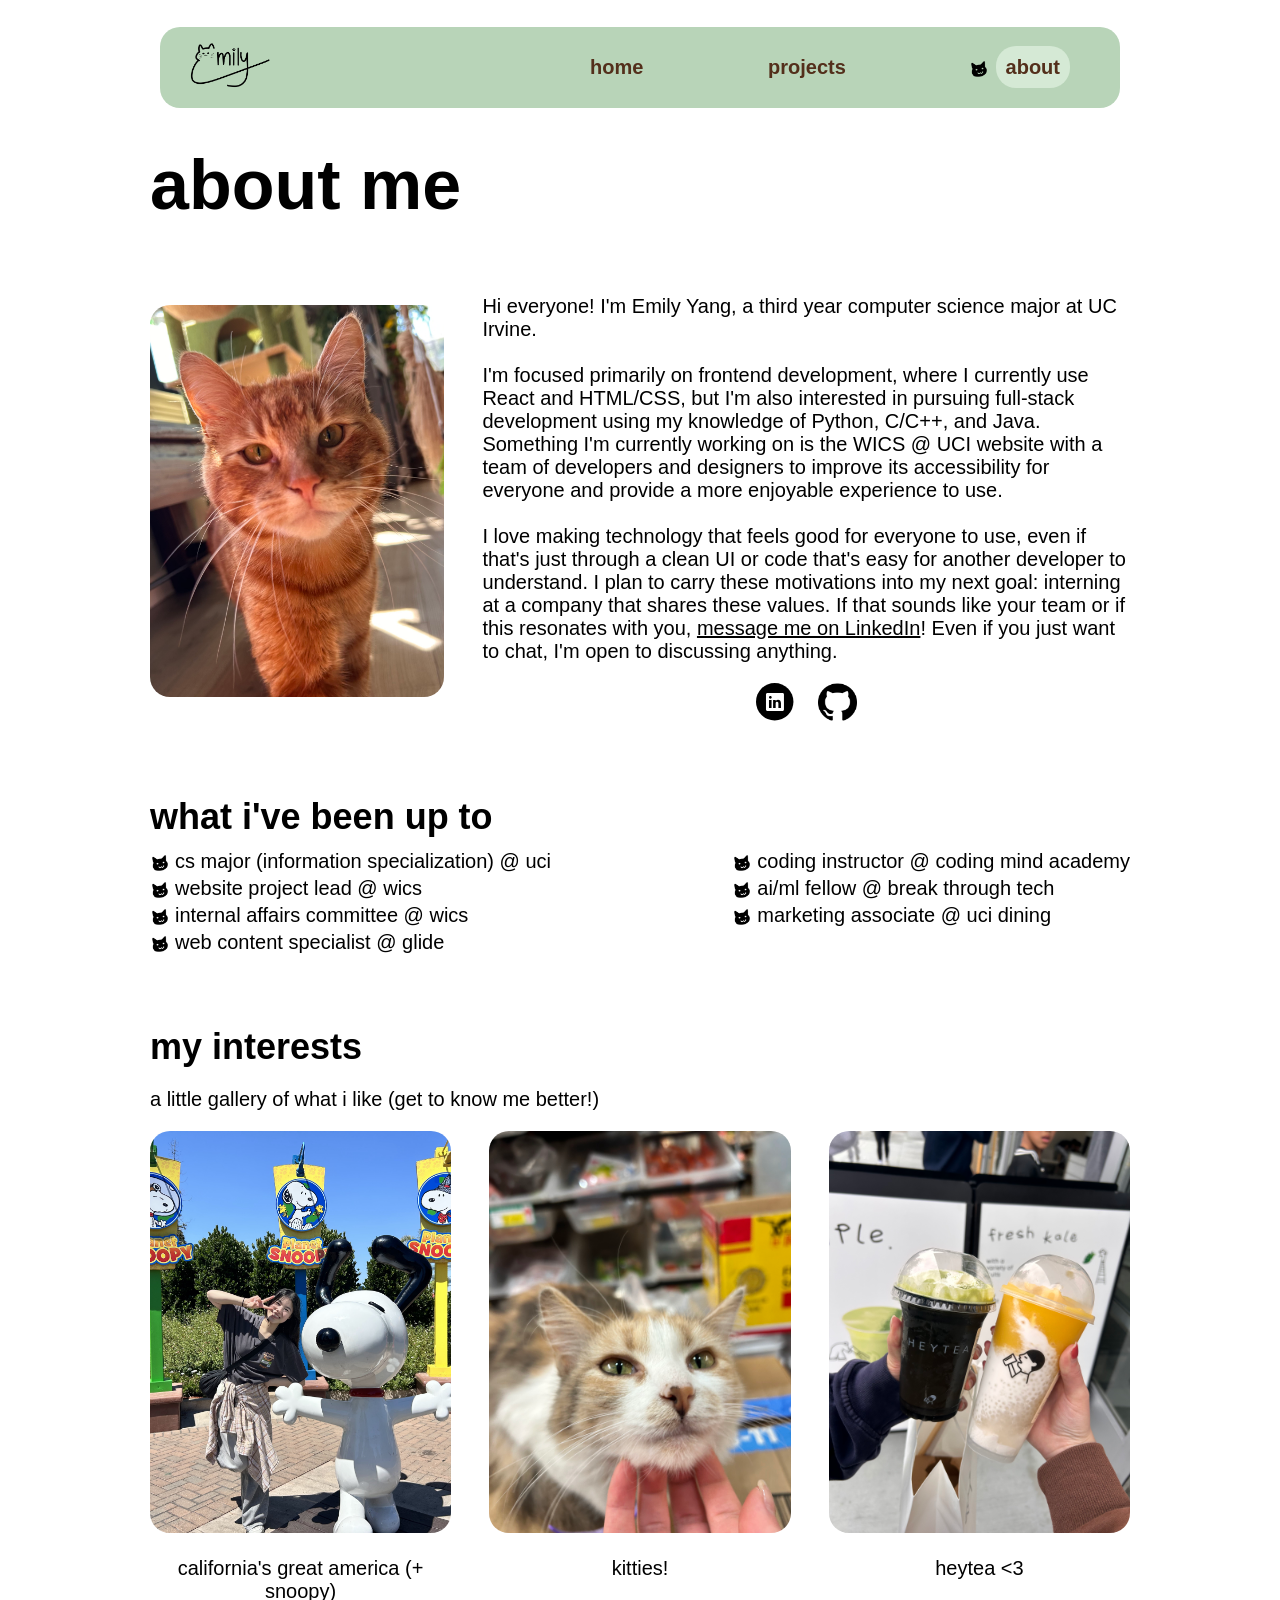
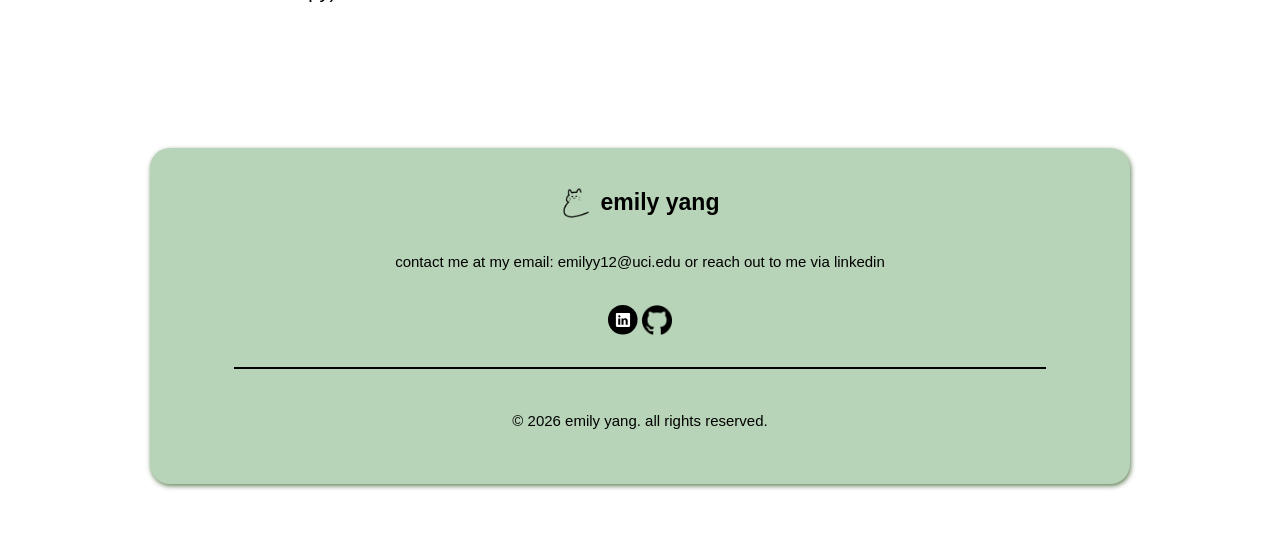
==== commit 915436e8: "about page is responsive" ====
--- a/pages/about.html
+++ b/pages/about.html
@@ -72,13 +72,14 @@
     <div id="up-to">
       <ul>
         <li>cs major (information specialization) @ uci</li>
-        <li>website project lead @ <a>wics</a></li>
+        <li>website project lead @ wics</li>
+        <li>internal affairs committee @ wics</li>
         <li>web content specialist @ glide</li>
       </ul>
       <ul>
         <li>coding instructor @ coding mind academy</li>
         <li>ai/ml fellow @ break through tech</li>
-        <li>marketing associate @ uci dining (<em>coming soon</em>)</li>
+        <li>marketing associate @ uci dining</li>
       </ul>
     </div>
   </div>
--- a/style.css
+++ b/style.css
@@ -1,3 +1,8 @@
+html {
+    min-width: 320px;
+    width: 100%; 
+}
+
 body {
     margin: 15px 150px 50px;
     font-family: 'Inter', sans-serif;
@@ -210,7 +215,7 @@
     h1 { font-size: 50px; }
     h2 { font-size: 28px; }
     h3 { font-size: 20px; }
-    a, p, .button, button  { font-size: 16px; }
+    li, a, p, .button, button  { font-size: 16px; }
 
     body { margin: 15px 100px 50px; }
 
@@ -229,6 +234,8 @@
 }
 
 @media (max-width: 550px) {
+    body { margin: 15px 60px 50px; }
+
     nav { border-radius: 16px; }
 
     nav ul {
@@ -246,4 +253,10 @@
 
 @media (max-width: 480px) {
     h1 { font-size: 40px; }
+    
+    nav { 
+        border-radius: 0px;
+        width: 100%; 
+        top: 0px;
+    }
 }
--- a/styles/about.css
+++ b/styles/about.css
@@ -10,26 +10,21 @@
     margin-bottom: 0;
 }
 
-#subheading {
-    margin-top: 10px;
-    margin-bottom: 30px;
-    font-weight: bold;
-    font-size: 25px;
-}
-
 h2 {
     margin: 10px 0px;
     margin-top: 20px;
 }
 
-/* .aboutcontainer {
-    display: flex;
-} */
-
 ul {
   list-style-type: none; 
   padding: 0;
   margin: 0;
+}
+
+#up-to {
+    display: flex;
+    justify-content: space-between;
+    gap: 5vw;
 }
 
 #up-to li {
@@ -79,11 +74,6 @@
     align-items: center;
 }
 
-#up-to {
-    display: flex;
-    justify-content: space-between;
-}
-
 #interests {
     display: grid;
     grid-template-columns: 1fr 1fr 1fr;
@@ -105,4 +95,51 @@
 footer{
     position: relative;
     z-index: 6;
+}
+
+
+
+
+
+@media (max-width: 873px) {
+    #about {
+        flex-direction: column;
+        align-items: center;
+    }
+ 
+    #about #headshot {
+        width: 60%;
+        max-width: 280px;
+        aspect-ratio: 1 / 1;
+    }
+ 
+    #about .socials {
+        margin-top: 10px;
+    }
+}
+
+@media (max-width: 768px) {
+    h1 { margin-top: 110px; }
+    #up-to {
+        flex-direction: column;
+        gap: 0;
+    }
+}
+ 
+@media (max-width: 600px) { 
+ 
+    #interests {
+        grid-template-columns: 1fr;
+        justify-items: center;
+    }
+ 
+    .interest {
+        width: 100%;
+        max-width: 300px;
+    }
+
+    .interest img {
+        aspect-ratio: 7 / 6;
+        object-position: 50% 70%;
+    }
 }
